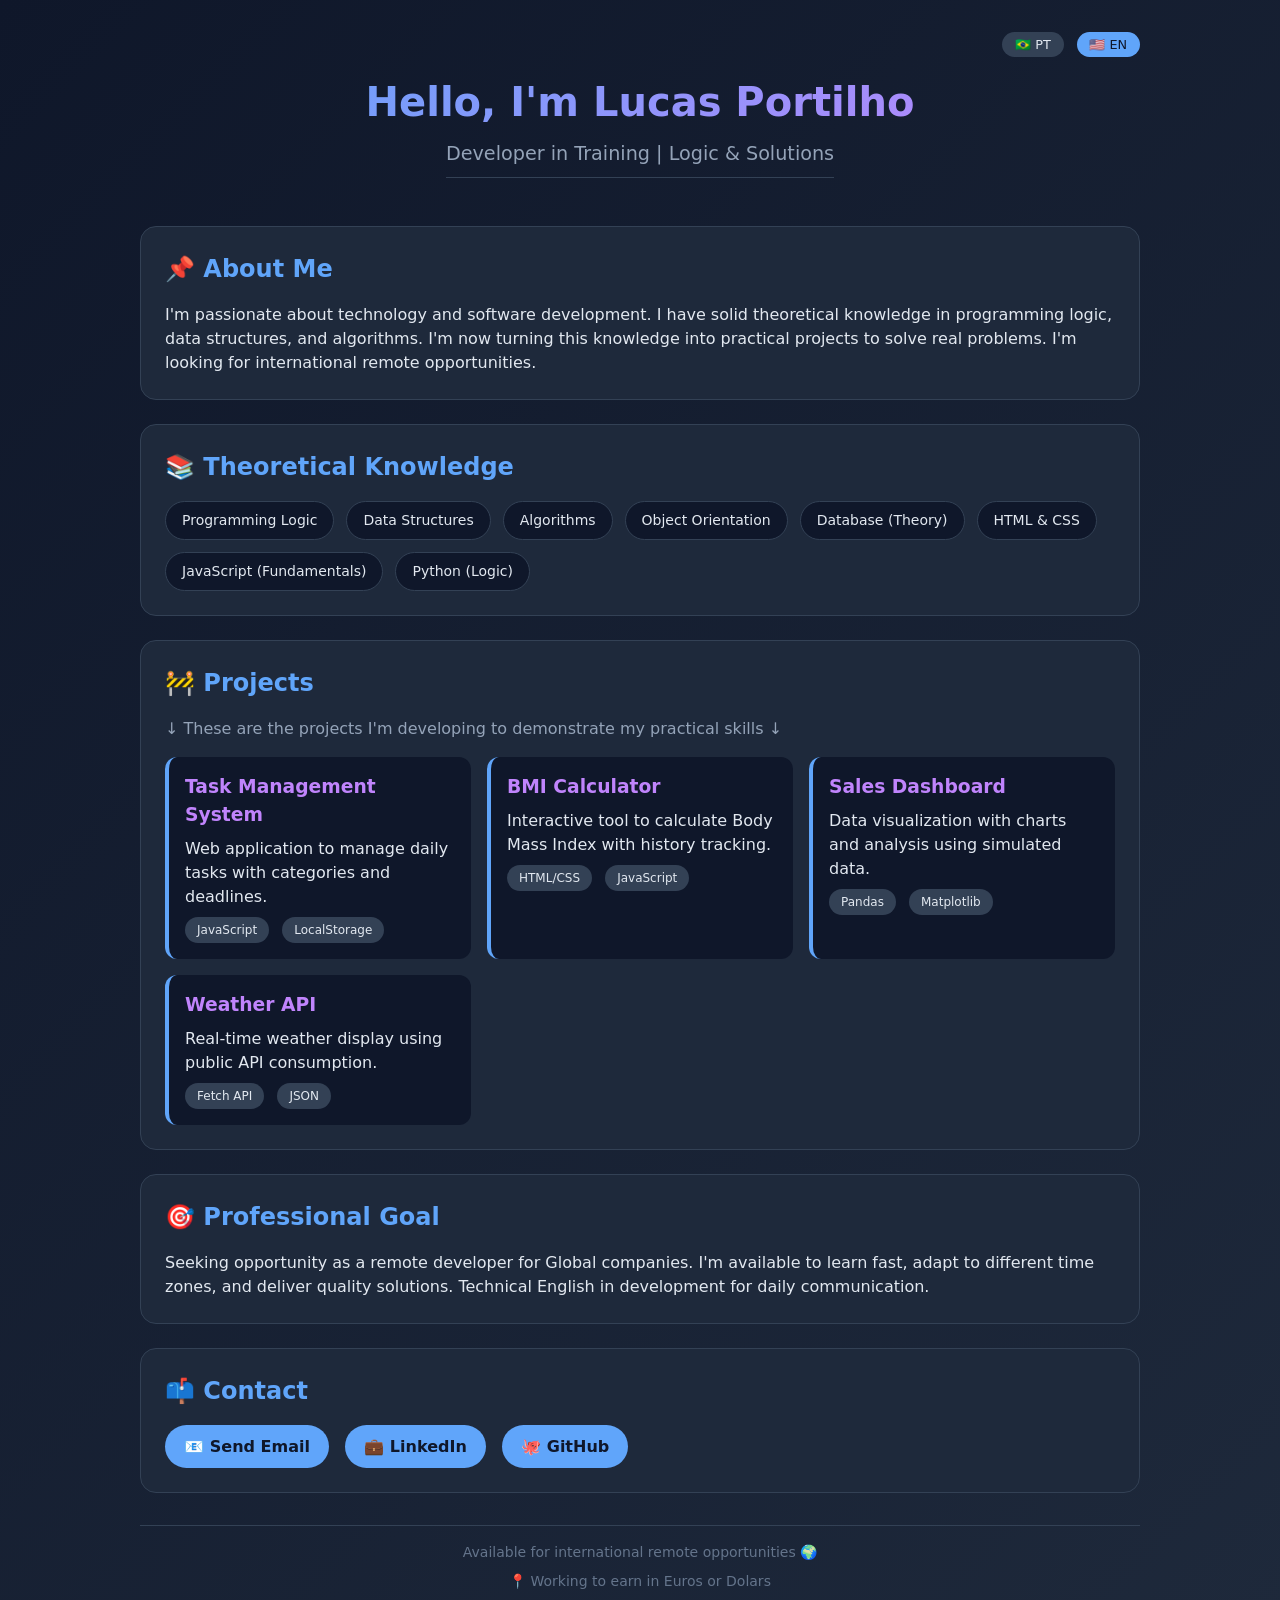
==== index-en.html @ 84349954 "Add index-en.html for English version of portfolio" ====
<!DOCTYPE html>
<html lang="en">
<head>
    <meta charset="UTF-8">
    <meta name="viewport" content="width=device-width, initial-scale=1.0">
    <title>Lucas Portilho | Developer in Training</title>
    <style>
        * {
            margin: 0;
            padding: 0;
            box-sizing: border-box;
        }

        body {
            font-family: system-ui, -apple-system, 'Segoe UI', Roboto, Helvetica, Arial, sans-serif;
            background: linear-gradient(135deg, #0f172a 0%, #1e293b 100%);
            color: #e2e8f0;
            line-height: 1.5;
            padding: 2rem;
            min-height: 100vh;
        }

        .container {
            max-width: 1000px;
            margin: 0 auto;
        }

        header {
            text-align: center;
            margin-bottom: 3rem;
        }

        h1 {
            font-size: 2.5rem;
            background: linear-gradient(135deg, #60a5fa, #c084fc);
            background-clip: text;
            -webkit-background-clip: text;
            color: transparent;
            margin-bottom: 0.5rem;
        }

        .tagline {
            font-size: 1.2rem;
            color: #94a3b8;
            border-bottom: 1px solid #334155;
            display: inline-block;
            padding-bottom: 0.5rem;
        }

        .language-switch {
            text-align: right;
            margin-bottom: 1rem;
        }

        .lang-btn {
            background: #334155;
            color: #e2e8f0;
            padding: 0.3rem 0.8rem;
            border-radius: 1rem;
            text-decoration: none;
            font-size: 0.8rem;
            margin-left: 0.5rem;
        }

        .lang-btn.active {
            background: #60a5fa;
            color: #0f172a;
        }

        .section {
            background: #1e293b;
            border-radius: 1rem;
            padding: 1.5rem;
            margin-bottom: 1.5rem;
            border: 1px solid #334155;
            transition: transform 0.2s;
        }

        .section:hover {
            transform: translateY(-4px);
            border-color: #60a5fa;
        }

        h2 {
            color: #60a5fa;
            font-size: 1.5rem;
            margin-bottom: 1rem;
            display: flex;
            align-items: center;
            gap: 0.5rem;
        }

        .projects-grid {
            display: grid;
            grid-template-columns: repeat(auto-fit, minmax(250px, 1fr));
            gap: 1rem;
            margin-top: 1rem;
        }

        .project-card {
            background: #0f172a;
            padding: 1rem;
            border-radius: 0.75rem;
            border-left: 4px solid #60a5fa;
        }

        .project-card h3 {
            color: #c084fc;
            margin-bottom: 0.5rem;
        }

        .tech-badge {
            display: inline-block;
            background: #334155;
            padding: 0.25rem 0.75rem;
            border-radius: 1rem;
            font-size: 0.75rem;
            margin-right: 0.5rem;
            margin-top: 0.5rem;
        }

        .skills-list {
            display: flex;
            flex-wrap: wrap;
            gap: 0.75rem;
        }

        .skill {
            background: #0f172a;
            padding: 0.5rem 1rem;
            border-radius: 2rem;
            font-size: 0.875rem;
            border: 1px solid #334155;
        }

        .contact-links {
            display: flex;
            gap: 1rem;
            flex-wrap: wrap;
            margin-top: 1rem;
        }

        .btn {
            background: #60a5fa;
            color: #0f172a;
            padding: 0.6rem 1.2rem;
            border-radius: 2rem;
            text-decoration: none;
            font-weight: bold;
            transition: all 0.2s;
            display: inline-block;
        }

        .btn:hover {
            background: #c084fc;
            transform: scale(1.02);
        }

        footer {
            text-align: center;
            margin-top: 2rem;
            padding-top: 1rem;
            border-top: 1px solid #334155;
            color: #64748b;
            font-size: 0.875rem;
        }

        @media (max-width: 600px) {
            body {
                padding: 1rem;
            }
            h1 {
                font-size: 1.8rem;
            }
        }
    </style>
</head>
<body>
    <div class="container">
        <div class="language-switch">
            <a href="./" class="lang-btn">🇧🇷 PT</a>
            <a href="./index-en.html" class="lang-btn active">🇺🇸 EN</a>
        </div>

        <header>
            <h1>Hello, I'm Lucas Portilho</h1>
            <div class="tagline">Developer in Training | Logic & Solutions</div>
        </header>

        <div class="section">
            <h2>📌 About Me</h2>
            <p>I'm passionate about technology and software development. I have solid theoretical knowledge in programming logic, data structures, and algorithms. I'm now turning this knowledge into practical projects to solve real problems. I'm looking for international remote opportunities.</p>
        </div>

        <div class="section">
            <h2>📚 Theoretical Knowledge</h2>
            <div class="skills-list">
                <span class="skill">Programming Logic</span>
                <span class="skill">Data Structures</span>
                <span class="skill">Algorithms</span>
                <span class="skill">Object Orientation</span>
                <span class="skill">Database (Theory)</span>
                <span class="skill">HTML & CSS</span>
                <span class="skill">JavaScript (Fundamentals)</span>
                <span class="skill">Python (Logic)</span>
            </div>
        </div>

        <div class="section">
            <h2>🚧 Projects</h2>
            <p style="margin-bottom: 1rem; color: #94a3b8;">↓ These are the projects I'm developing to demonstrate my practical skills ↓</p>
            <div class="projects-grid">
                <div class="project-card">
                    <h3>Task Management System</h3>
                    <p>Web application to manage daily tasks with categories and deadlines.</p>
                    <span class="tech-badge">JavaScript</span>
                    <span class="tech-badge">LocalStorage</span>
                </div>
                <div class="project-card">
                    <h3>BMI Calculator</h3>
                    <p>Interactive tool to calculate Body Mass Index with history tracking.</p>
                    <span class="tech-badge">HTML/CSS</span>
                    <span class="tech-badge">JavaScript</span>
                </div>
                <div class="project-card">
                    <h3>Sales Dashboard</h3>
                    <p>Data visualization with charts and analysis using simulated data.</p>
                    <span class="tech-badge">Pandas</span>
                    <span class="tech-badge">Matplotlib</span>
                </div>
                <div class="project-card">
                    <h3>Weather API</h3>
                    <p>Real-time weather display using public API consumption.</p>
                    <span class="tech-badge">Fetch API</span>
                    <span class="tech-badge">JSON</span>
                </div>
            </div>
        </div>

        <div class="section">
            <h2>🎯 Professional Goal</h2>
            <p>Seeking opportunity as a remote developer for Global companies. I'm available to learn fast, adapt to different time zones, and deliver quality solutions. Technical English in development for daily communication.</p>
        </div>

        <div class="section">
            <h2>📫 Contact</h2>
            <div class="contact-links">
                <a href="#" class="btn" id="emailBtn">📧 Send Email</a>
                <a href="#" class="btn" id="linkedinBtn" target="_blank">💼 LinkedIn</a>
                <a href="#" class="btn" id="githubBtn" target="_blank">🐙 GitHub</a>
            </div>
        </div>

        <footer>
            <p>Available for international remote opportunities 🌍</p>
            <p style="margin-top: 0.5rem;">📍 Working to earn in Euros or Dolars </p>
        </footer>
    </div>

    <script>
        document.getElementById('emailBtn').addEventListener('click', function(e) {
            e.preventDefault();
            window.location.href = 'mailto:lucascoxev2@outlook.com?subject=I%20saw%20your%20portfolio%20and%20would%20like%20to%20talk';
        });

        document.getElementById('linkedinBtn').addEventListener('click', function(e) {
            e.preventDefault();
            window.open('https://www.linkedin.com/in/lucas-portilho/', '_blank');
        });

        document.getElementById('githubBtn').addEventListener('click', function(e) {
            e.preventDefault();
            window.open('https://github.com/LucasCPortilho', '_blank');
        });
    </script>
</body>
</html>
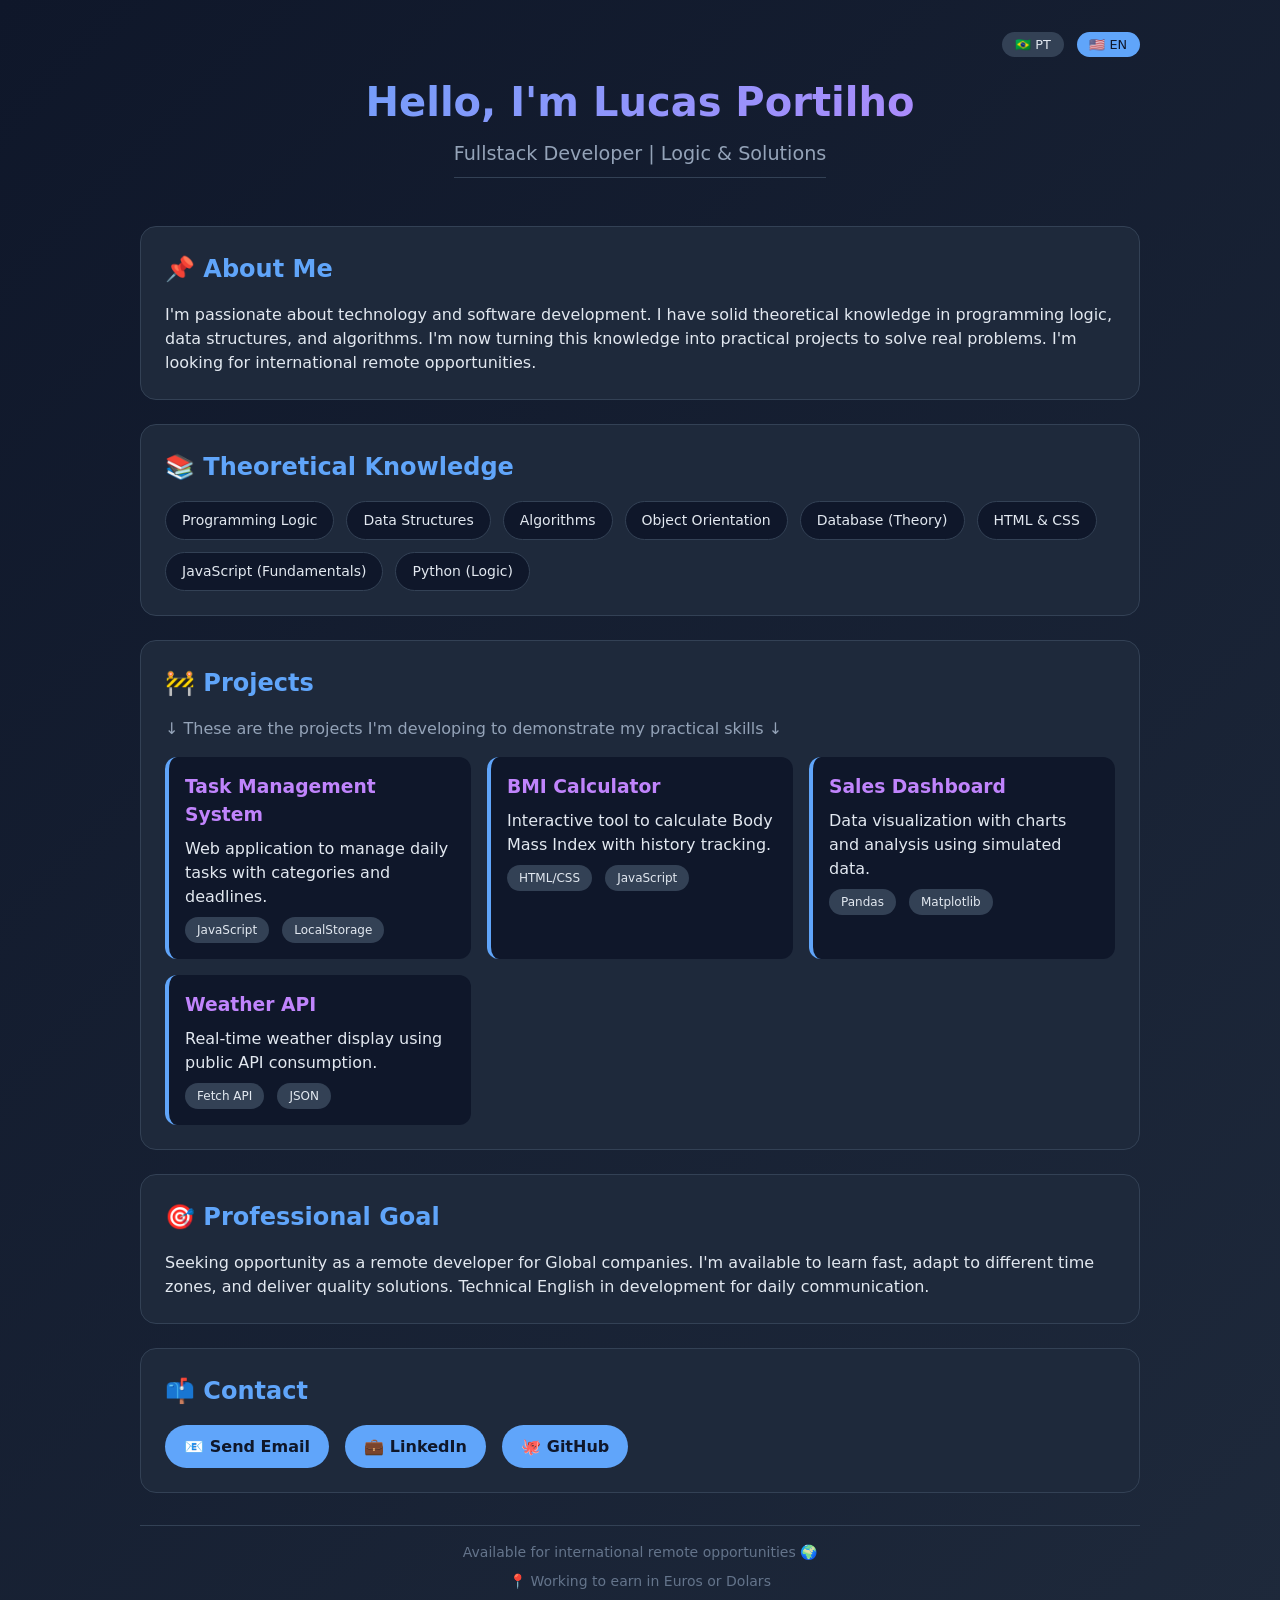
==== commit e27923c6: "Update title and tagline to reflect new role" ====
--- a/index-en.html
+++ b/index-en.html
@@ -3,7 +3,7 @@
 <head>
     <meta charset="UTF-8">
     <meta name="viewport" content="width=device-width, initial-scale=1.0">
-    <title>Lucas Portilho | Developer in Training</title>
+    <title>Lucas Portilho | Fullstack Developer </title>
     <style>
         * {
             margin: 0;
@@ -184,7 +184,7 @@
 
         <header>
             <h1>Hello, I'm Lucas Portilho</h1>
-            <div class="tagline">Developer in Training | Logic & Solutions</div>
+            <div class="tagline">Fullstack Developer | Logic & Solutions</div>
         </header>
 
         <div class="section">
